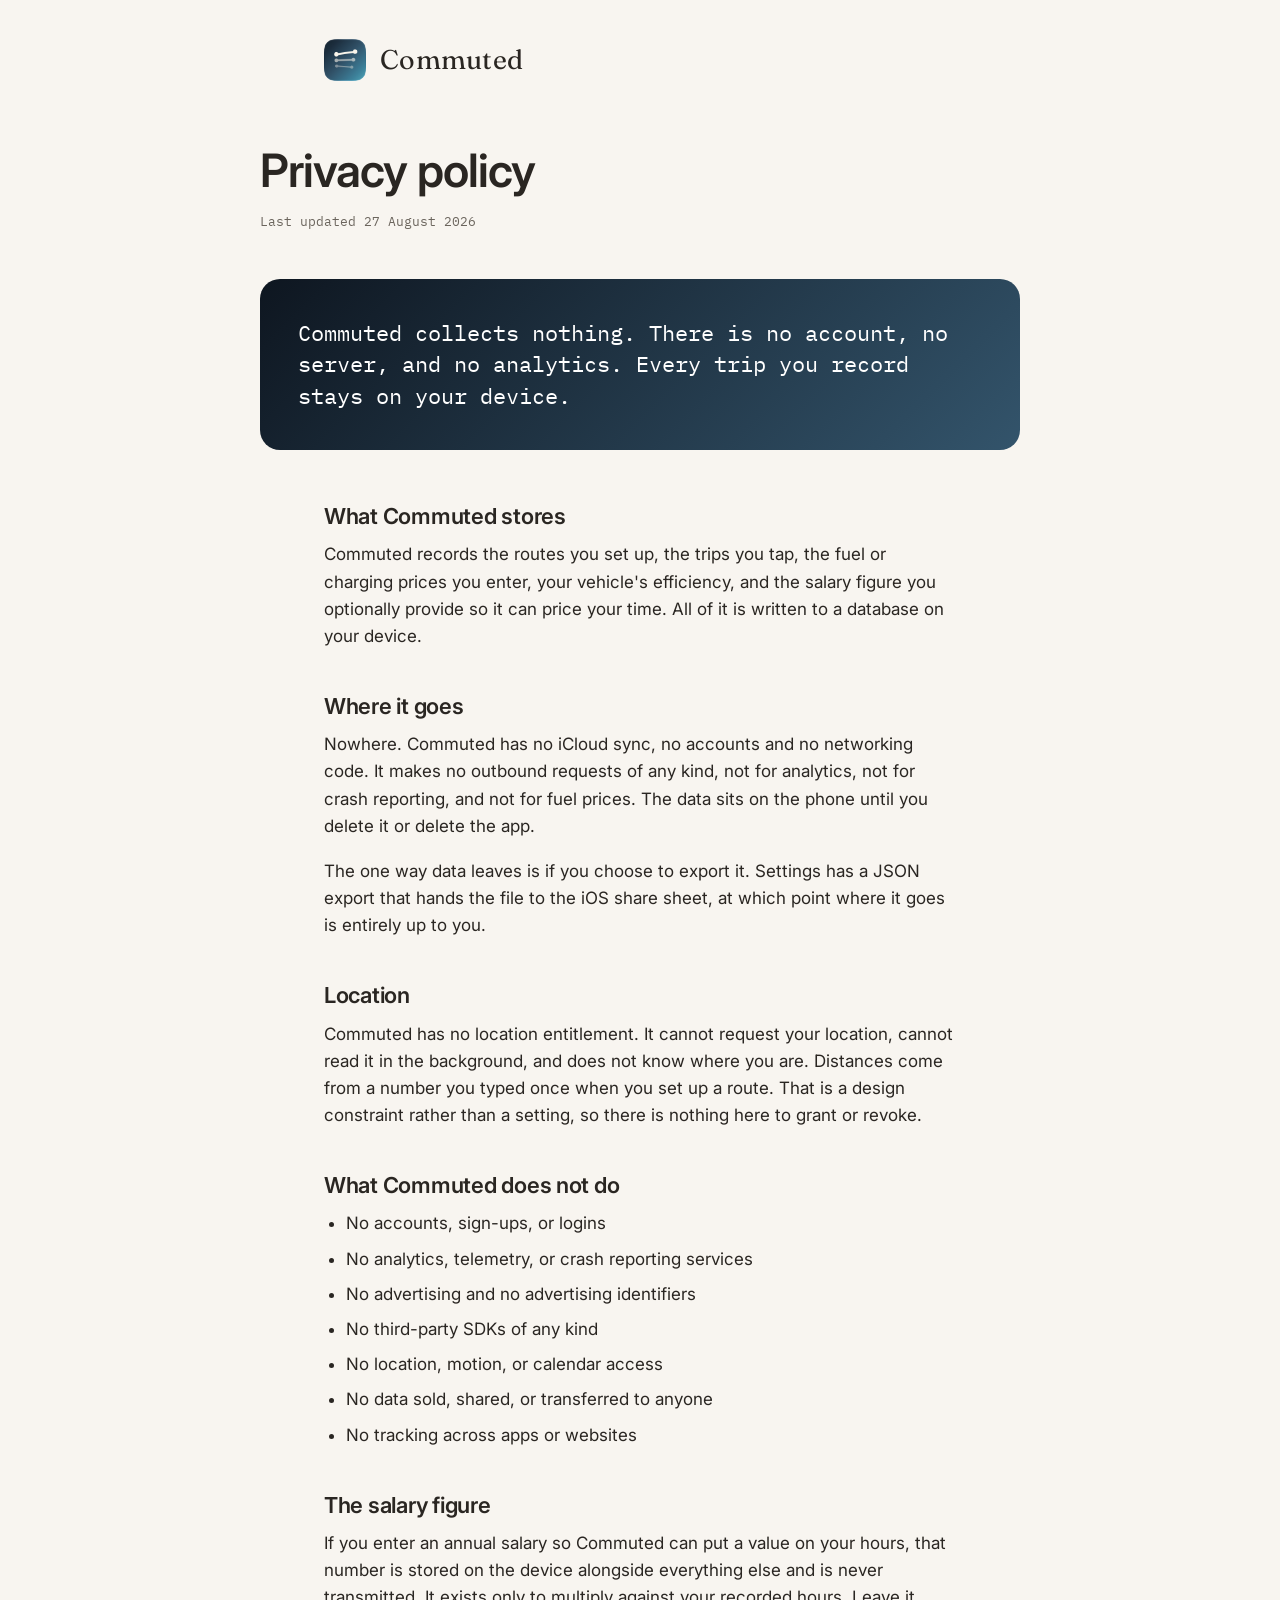
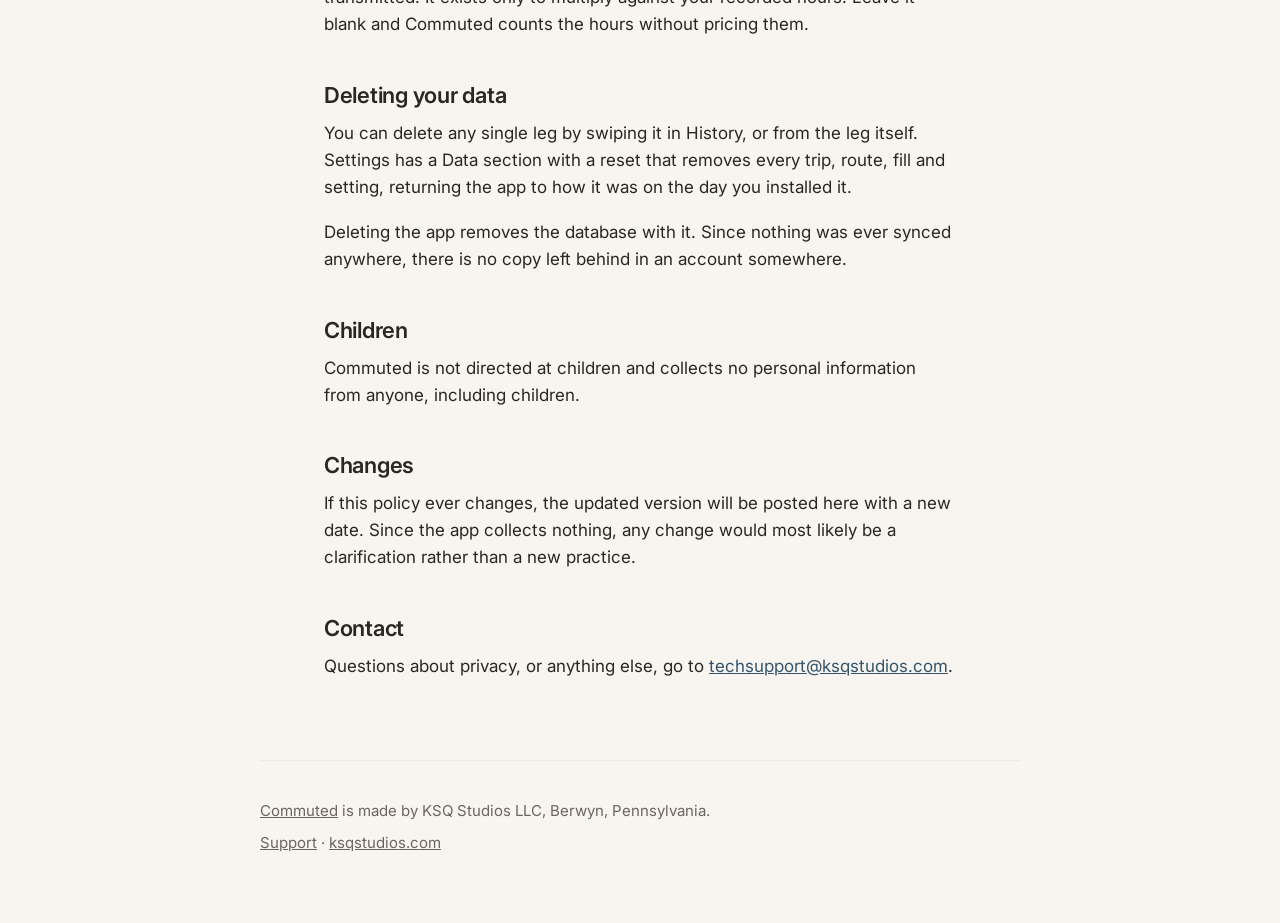
==== privacy.html @ 083327af "Initial Website File Push" ====
<!DOCTYPE html>
<html lang="en">
<head>
<meta charset="utf-8">
<meta name="viewport" content="width=device-width, initial-scale=1">
<title>Privacy policy, Commuted</title>
<meta name="description" content="Commuted collects nothing. Your record stays on your device and the app makes no network requests.">
<meta name="robots" content="index, follow">
<link rel="icon" href="favicon.png">
<link rel="apple-touch-icon" href="apple-touch-icon.png">
<link rel="canonical" href="https://commuted.app/privacy">
<link rel="preconnect" href="https://fonts.googleapis.com">
<link rel="preconnect" href="https://fonts.gstatic.com" crossorigin>
<link href="https://fonts.googleapis.com/css2?family=Fraunces:opsz,wght@9..144,400&family=IBM+Plex+Mono:wght@400&family=Inter:wght@400;500;600&display=swap" rel="stylesheet">
<link rel="stylesheet" href="styles.css">
</head>
<body>

<div class="wrap-prose">
  <a class="masthead" href="/">
    <img src="apple-touch-icon.png" alt="">
    <span class="name">Commuted</span>
  </a>
</div>

<div class="wrap-prose page-head">
  <h1>Privacy policy</h1>
  <p class="updated">Last updated 27 August 2026</p>

  <div class="card-accent">
    <p>Commuted collects nothing. There is no account, no server, and no analytics. Every trip you record stays on your device.</p>
  </div>
</div>

<div class="wrap-prose page-body">
  <h2>What Commuted stores</h2>
  <p>Commuted records the routes you set up, the trips you tap, the fuel or charging prices you enter, your vehicle's efficiency, and the salary figure you optionally provide so it can price your time. All of it is written to a database on your device.</p>

  <h2>Where it goes</h2>
  <p>Nowhere. Commuted has no iCloud sync, no accounts and no networking code. It makes no outbound requests of any kind, not for analytics, not for crash reporting, and not for fuel prices. The data sits on the phone until you delete it or delete the app.</p>
  <p>The one way data leaves is if you choose to export it. Settings has a JSON export that hands the file to the iOS share sheet, at which point where it goes is entirely up to you.</p>

  <h2>Location</h2>
  <p>Commuted has no location entitlement. It cannot request your location, cannot read it in the background, and does not know where you are. Distances come from a number you typed once when you set up a route. That is a design constraint rather than a setting, so there is nothing here to grant or revoke.</p>

  <h2>What Commuted does not do</h2>
  <ul>
    <li>No accounts, sign-ups, or logins</li>
    <li>No analytics, telemetry, or crash reporting services</li>
    <li>No advertising and no advertising identifiers</li>
    <li>No third-party SDKs of any kind</li>
    <li>No location, motion, or calendar access</li>
    <li>No data sold, shared, or transferred to anyone</li>
    <li>No tracking across apps or websites</li>
  </ul>

  <h2>The salary figure</h2>
  <p>If you enter an annual salary so Commuted can put a value on your hours, that number is stored on the device alongside everything else and is never transmitted. It exists only to multiply against your recorded hours. Leave it blank and Commuted counts the hours without pricing them.</p>

  <h2>Deleting your data</h2>
  <p>You can delete any single leg by swiping it in History, or from the leg itself. Settings has a Data section with a reset that removes every trip, route, fill and setting, returning the app to how it was on the day you installed it.</p>
  <p>Deleting the app removes the database with it. Since nothing was ever synced anywhere, there is no copy left behind in an account somewhere.</p>

  <h2>Children</h2>
  <p>Commuted is not directed at children and collects no personal information from anyone, including children.</p>

  <h2>Changes</h2>
  <p>If this policy ever changes, the updated version will be posted here with a new date. Since the app collects nothing, any change would most likely be a clarification rather than a new practice.</p>

  <h2>Contact</h2>
  <p>Questions about privacy, or anything else, go to <a href="mailto:techsupport@ksqstudios.com">techsupport@ksqstudios.com</a>.</p>
</div>

<div class="wrap-prose foot-simple">
  <p><a href="/">Commuted</a> is made by KSQ Studios LLC, Berwyn, Pennsylvania.</p>
  <p><a href="/support">Support</a> &middot; <a href="https://ksqstudios.com">ksqstudios.com</a></p>
</div>

</body>
</html>
---- styles.css ----
/* ==========================================================================
   Commuted, commuted.app
   Shared stylesheet for index, privacy, and support.

   Type roles mirror the app itself:
     Fraunces      wordmark only
     IBM Plex Mono display figures, eyebrows, data
     Inter         everything else

   The palette is Commuted's own, asphalt to signal. Unlike the other apps
   in the portfolio these five stops carry no state: they are brand identity
   and nothing else, so nothing on this page should imply they mean anything.
   ========================================================================== */

:root{
  --cream:#F8F5F0;
  --cream-deep:#EFEAE2;
  --ink:#2A2622;
  --ink-soft:#6B655D;
  --ink-dim:#B9B2A8;

  /* Asphalt to signal */
  --asphalt:#0E1620;
  --slate:#1E3040;
  --steel:#33546B;
  --channel:#3E829B;
  --signal:#5FBFCF;

  /* Action color, drawn from the middle of the arc */
  --accent-top:#1E3040;
  --accent-bot:#33546B;

  --display:"IBM Plex Mono", ui-monospace, monospace;
  --word:"Fraunces", Georgia, serif;
  --body:"Inter", -apple-system, BlinkMacSystemFont, sans-serif;

  --gutter:clamp(20px, 5vw, 64px);
  --measure:1120px;
  --measure-prose:760px;
  --measure-support:800px;
}

*{box-sizing:border-box}
html{scroll-behavior:smooth}

@media (prefers-reduced-motion:reduce){
  html{scroll-behavior:auto}
  *{animation-duration:.01ms !important;transition-duration:.01ms !important}
}

body{
  margin:0;background:var(--cream);color:var(--ink);
  font-family:var(--body);font-size:17px;line-height:1.6;
  -webkit-font-smoothing:antialiased;
}
a{color:inherit}
:focus-visible{outline:3px solid var(--channel);outline-offset:3px;border-radius:4px}

.wrap{max-width:var(--measure);margin:0 auto;padding-inline:var(--gutter)}
.wrap-prose{max-width:var(--measure-prose);margin:0 auto;padding-inline:var(--gutter)}
.wrap-support{max-width:var(--measure-support);margin:0 auto;padding-inline:var(--gutter)}

/* --------------------------------------------------------------- masthead */
.masthead{display:flex;align-items:center;gap:14px;padding:38px 0 0;
  text-decoration:none;color:inherit}
.masthead img{width:42px;height:42px;border-radius:10px}
.masthead .name{font-family:var(--word);font-size:27px;letter-spacing:.01em}

/* ------------------------------------------------------------------- hero */
.hero{padding:70px 0 10px}
.hero h1{
  font-family:var(--body);font-weight:600;
  font-size:clamp(34px,6.2vw,62px);line-height:1.08;
  letter-spacing:-.022em;margin:0 0 22px;max-width:15ch;
}
.hero p.lede{
  font-size:clamp(17px,2.2vw,20px);color:var(--ink-soft);
  max-width:52ch;margin:0 0 38px;
}

/* --------------------------------------------- specimen, the signature */
.specimen{
  border-radius:22px;padding:clamp(28px,5vw,46px);color:#fff;
  background:linear-gradient(135deg,var(--asphalt),var(--slate) 25%,
    var(--steel) 50%,var(--channel) 75%,var(--signal));
  min-height:230px;display:flex;flex-direction:column;justify-content:center;
}
.specimen .task{
  font-family:var(--body);font-weight:500;font-size:15px;
  opacity:.82;margin-bottom:12px;
}
.specimen .verdict{
  font-family:var(--word);font-weight:400;
  font-size:clamp(34px,6.4vw,58px);line-height:1.05;letter-spacing:-.01em;
  margin-bottom:18px;
}
.specimen .figures{font-family:var(--display);font-size:clamp(13px,1.7vw,16px);opacity:.85}
.specimen .figures span{white-space:nowrap}
.specimen .figures i{font-style:normal;opacity:.55;padding:0 10px}

.hint{font-size:13px;color:var(--ink-soft);margin:14px 0 0;font-family:var(--display)}

/* -------------------------------------------------------------------- buy */
.buy{display:flex;flex-wrap:wrap;align-items:center;gap:20px;margin:46px 0 0}
.cta{
  display:inline-block;text-decoration:none;
  font-family:var(--body);font-weight:600;font-size:16.5px;letter-spacing:-.005em;
  color:#fff;background:var(--accent-top);
  padding:15px 30px;border-radius:13px;
  transition:background 200ms ease;
}
.cta:hover{background:var(--accent-bot)}
.price{font-family:var(--display);font-size:16px;color:var(--ink-soft)}

/* --------------------------------------------------------------- sections */
section{padding:clamp(70px,10vw,120px) 0 0}

.eyebrow{
  font-family:var(--display);font-size:13px;letter-spacing:.14em;
  text-transform:uppercase;color:var(--ink-soft);margin:0 0 18px;
}
h2{
  font-family:var(--body);font-weight:600;
  font-size:clamp(26px,4vw,40px);line-height:1.14;letter-spacing:-.018em;
  margin:0 0 20px;max-width:20ch;
}
.section-lede{color:var(--ink-soft);max-width:58ch;margin:0 0 42px;font-size:18px}

/* --------------------------------------------------------- three moments */
.moments{display:grid;gap:26px;grid-template-columns:repeat(3,1fr)}
.moment{background:#fff;border-radius:18px;padding:30px 28px;border:1px solid var(--cream-deep)}
.moment .when{
  font-family:var(--display);font-size:12px;letter-spacing:.12em;
  text-transform:uppercase;color:var(--steel);margin-bottom:14px;
}
.moment h3{font-size:19px;font-weight:600;margin:0 0 8px;letter-spacing:-.01em}
.moment p{margin:0;color:var(--ink-soft);font-size:15.5px}

/* ------------------------------------------------------------ the split
   Commuted's equivalent of Reckonry's arc block. Two proportional parts
   rather than five stages, because the point is a ratio: fuel against
   everything else the car costs. Widths are 1:4, which is the claim. */
.split{display:grid;gap:12px;grid-template-columns:1fr 4fr}
.part{
  border-radius:16px;padding:26px 22px 22px;color:#fff;min-height:190px;
  display:flex;flex-direction:column;justify-content:flex-end;
}
.part .band{font-family:var(--display);font-size:13px;opacity:.85}
.part .label{font-family:var(--word);font-size:23px;margin-top:6px}
.p-fuel{background:linear-gradient(135deg,var(--channel),var(--signal))}
.p-rest{background:linear-gradient(135deg,var(--asphalt),var(--steel))}
.split-note{color:var(--ink-soft);font-size:15.5px;max-width:62ch;margin:26px 0 0}

/* ------------------------------------------------------------------ shots
   Captures go in whole, at their native 1320x2868, and are cropped here
   rather than in an image editor. Every tile then shares one aspect ratio,
   so the row lines up even though the Mileage Rate screen has far less
   content on it than the other three. Change the ratio to reframe. */
.shots{display:grid;gap:20px;grid-template-columns:repeat(4,1fr)}
.shots img{
  width:100%;aspect-ratio:1320/1980;
  object-fit:cover;object-position:top;
  border-radius:14px;display:block;
}

/* --------------------------------------------------------------- refusals */
.refusals{background:var(--ink);color:var(--cream);border-radius:24px;
  padding:clamp(34px,6vw,64px)}
.refusals h2{color:var(--cream)}
.refusals .eyebrow{color:var(--ink-dim)}
.refusals .section-lede{color:var(--ink-dim)}
.refusal-list{list-style:none;margin:0;padding:0;display:grid;gap:2px;
  grid-template-columns:repeat(2,1fr)}
.refusal-list li{
  font-family:var(--display);font-size:15.5px;padding:15px 0;
  border-top:1px solid rgba(248,245,240,.14);
}
.refusals .close{margin:34px 0 0;color:var(--ink-dim);max-width:56ch}

/* ---------------------------------------------------------------- privacy */
.privacy p{max-width:58ch;color:var(--ink-soft);font-size:18px}

/* ------------------------------------------------- interior pages, shared */
.page-head{padding:64px 0 0}
.page-head h1{
  font-family:var(--body);font-weight:600;font-size:clamp(30px,5vw,46px);
  line-height:1.1;letter-spacing:-.02em;margin:0 0 16px;
}
.page-head .lede{color:var(--ink-soft);font-size:19px;max-width:56ch;margin:0 0 44px}
.updated{font-family:var(--display);font-size:13px;color:var(--ink-soft);margin:0 0 46px}

.page-body a{color:var(--steel)}
.page-body h2{
  font-family:var(--body);font-weight:600;font-size:22px;
  letter-spacing:-.012em;margin:44px 0 12px;max-width:none;
}
.page-body p{margin:0 0 18px}
.page-body ul{margin:0 0 18px;padding-left:22px}
.page-body li{margin-bottom:8px}

/* Gradient statement card, used on both interior pages */
.card-accent{
  border-radius:20px;padding:clamp(26px,4vw,38px);color:#fff;margin-bottom:54px;
  background:linear-gradient(135deg,var(--asphalt),var(--steel));
}
.card-accent p{margin:0;font-family:var(--display);
  font-size:clamp(17px,2.4vw,22px);line-height:1.45}

/* ------------------------------------------------------- support contact */
.contact-card{
  border-radius:20px;padding:clamp(26px,4vw,36px);color:#fff;margin-bottom:56px;
  background:linear-gradient(135deg,var(--asphalt),var(--steel));
}
.contact-card .label{
  font-family:var(--display);font-size:12px;letter-spacing:.14em;
  text-transform:uppercase;opacity:.8;margin-bottom:12px;
}
.contact-card a{color:#fff;font-family:var(--display);
  font-size:clamp(17px,2.6vw,24px);text-decoration:none;
  border-bottom:1px solid rgba(255,255,255,.45)}
.contact-card p{margin:16px 0 0;opacity:.88;font-size:15.5px;max-width:52ch}

/* ------------------------------------------------------------ support q&a */
.qa{border-top:1px solid var(--cream-deep);padding:26px 0}
.qa h2{font-family:var(--body);font-weight:600;font-size:19px;
  letter-spacing:-.01em;margin:0 0 10px;max-width:none}
.qa p{margin:0 0 14px;color:var(--ink-soft)}
.qa p:last-child{margin-bottom:0}
.qa ol{margin:0 0 14px;padding-left:22px;color:var(--ink-soft)}
.qa li{margin-bottom:7px}

/* ----------------------------------------------------------------- footer */
footer{margin-top:clamp(80px,11vw,130px);padding:44px 0 60px;
  border-top:1px solid var(--cream-deep)}
.foot-grid{display:flex;flex-wrap:wrap;gap:34px;justify-content:space-between;
  align-items:flex-start}
.foot-grid a{color:var(--ink-soft);text-decoration:none;font-size:15px;
  display:block;padding:3px 0}
.foot-grid a:hover{color:var(--ink)}
.foot-title{font-family:var(--display);font-size:12px;letter-spacing:.13em;
  text-transform:uppercase;color:var(--ink-soft);margin-bottom:10px}
.colophon{margin-top:38px;font-size:14px;color:var(--ink-soft)}

.foot-simple{margin-top:80px;padding:38px 0 60px;border-top:1px solid var(--cream-deep);
  font-size:15px;color:var(--ink-soft)}
.foot-simple a{color:var(--ink-soft)}
.foot-simple p{margin:0 0 8px}

/* ------------------------------------------------------------ responsive */
@media (max-width:900px){
  .moments{grid-template-columns:1fr}
  .split{grid-template-columns:1fr}
  .part{min-height:150px}
  .shots{grid-template-columns:repeat(2,1fr)}
  .refusal-list{grid-template-columns:1fr}
}
@media (max-width:520px){
  .shots{grid-template-columns:1fr}
}
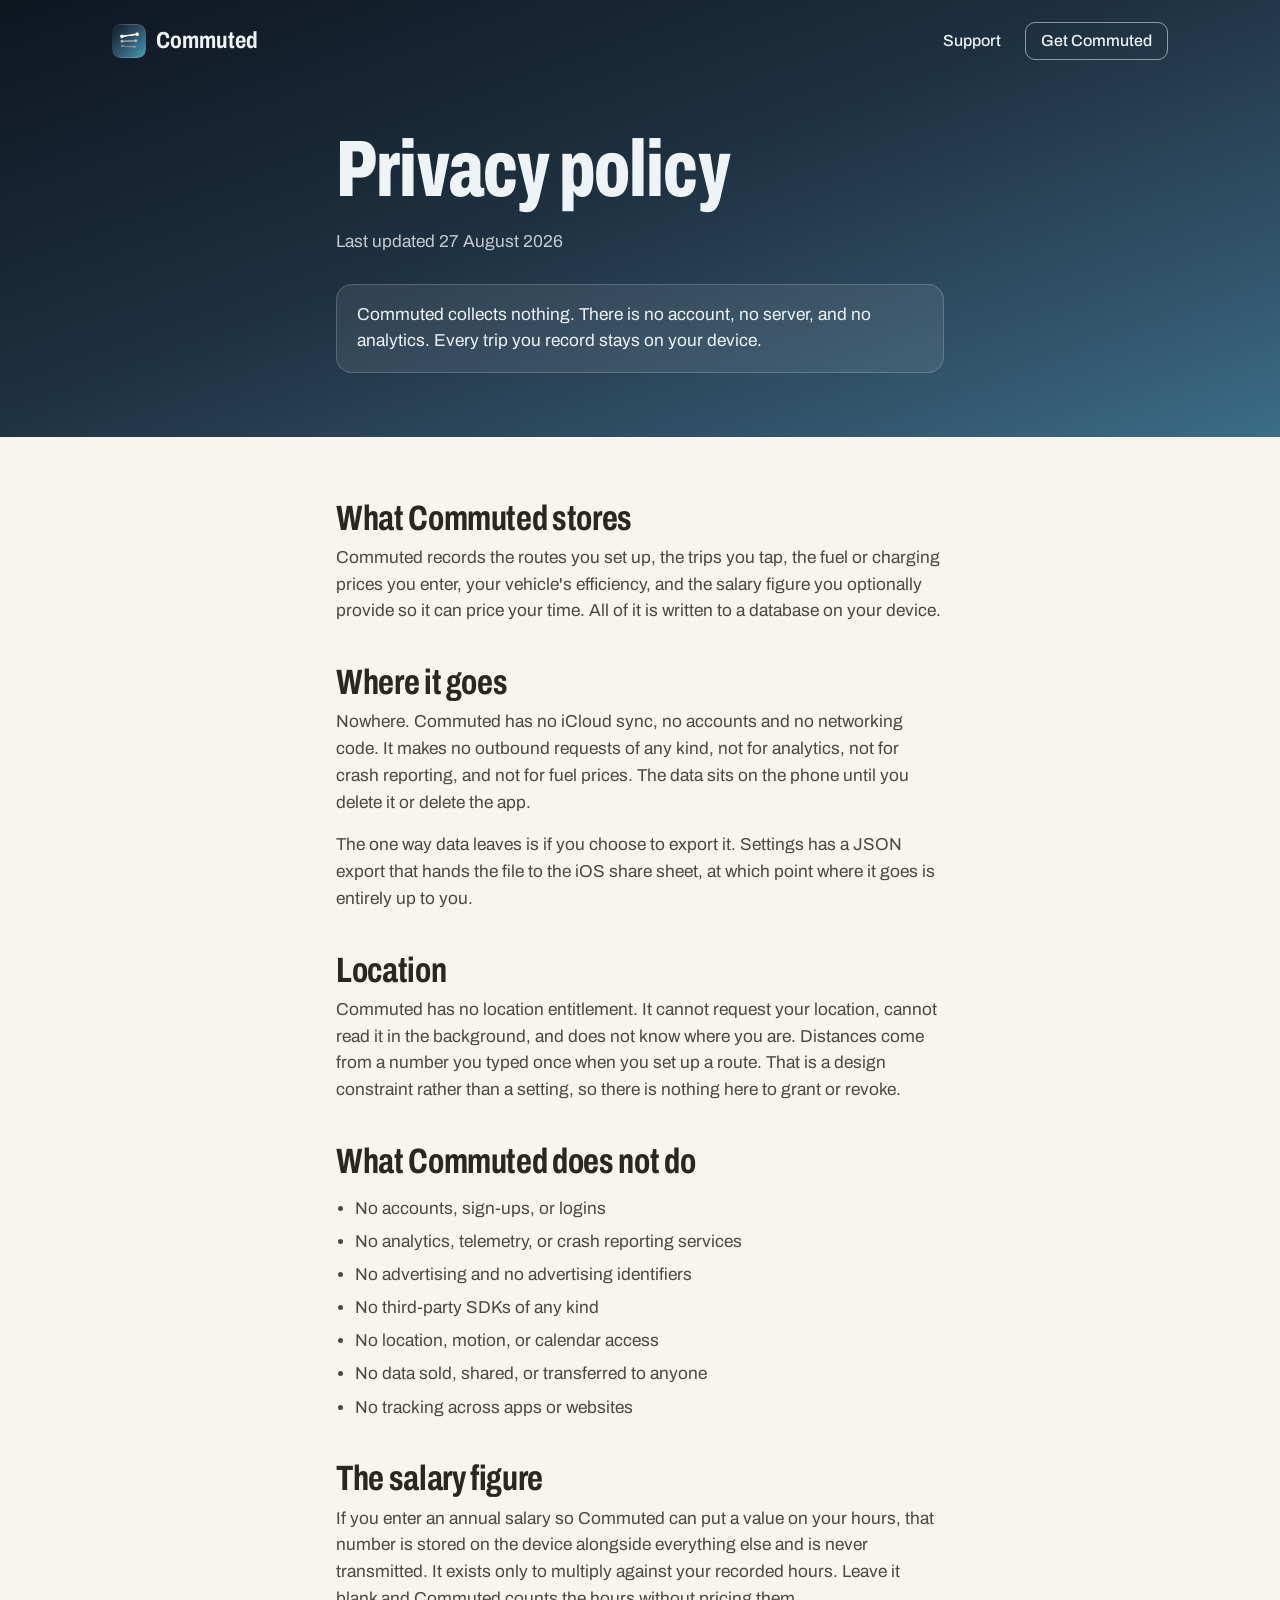
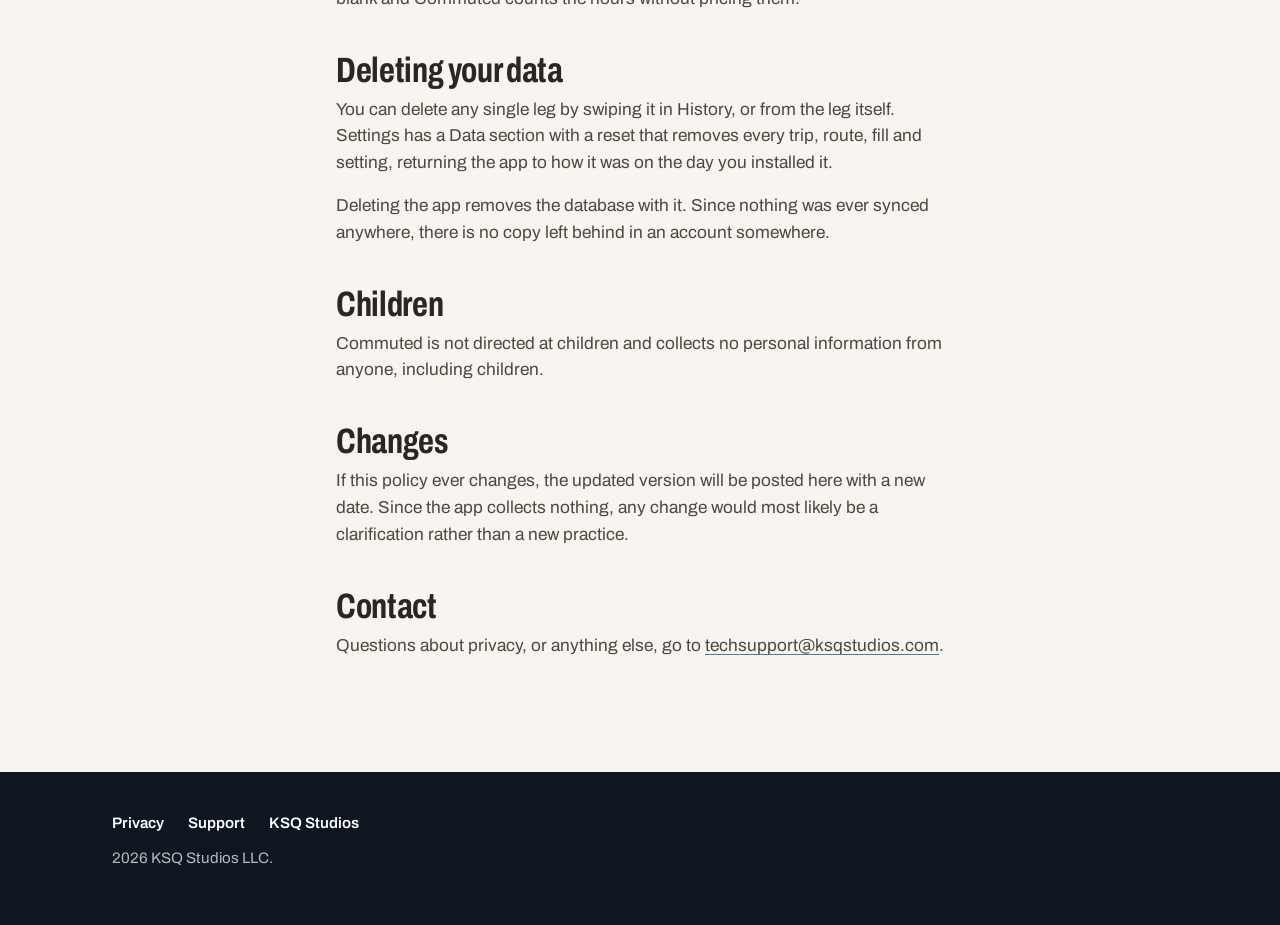
==== commit d7ffe533: "Redesign the site: the road at first light, with a commute you can record" ====
--- a/privacy.html
+++ b/privacy.html
@@ -6,33 +6,41 @@
 <title>Privacy policy, Commuted</title>
 <meta name="description" content="Commuted collects nothing. Your record stays on your device and the app makes no network requests.">
 <meta name="robots" content="index, follow">
-<link rel="icon" href="favicon.png">
-<link rel="apple-touch-icon" href="apple-touch-icon.png">
+<meta name="theme-color" content="#0e1620">
+<link rel="icon" href="/favicon.png">
+<link rel="apple-touch-icon" href="/apple-touch-icon.png">
 <link rel="canonical" href="https://commuted.app/privacy">
 <link rel="preconnect" href="https://fonts.googleapis.com">
 <link rel="preconnect" href="https://fonts.gstatic.com" crossorigin>
-<link href="https://fonts.googleapis.com/css2?family=Fraunces:opsz,wght@9..144,400&family=IBM+Plex+Mono:wght@400&family=Inter:wght@400;500;600&display=swap" rel="stylesheet">
-<link rel="stylesheet" href="styles.css">
+<link href="https://fonts.googleapis.com/css2?family=Archivo:wdth,wght@62..125,400..800&family=Fraunces:opsz,wght@72,400&family=DM+Mono:wght@400;500&display=swap" rel="stylesheet">
+<link rel="stylesheet" href="/styles.css">
 </head>
-<body>
+<body class="doc-page">
 
-<div class="wrap-prose">
-  <a class="masthead" href="/">
-    <img src="apple-touch-icon.png" alt="">
-    <span class="name">Commuted</span>
-  </a>
-</div>
+<div class="road">
 
-<div class="wrap-prose page-head">
+  <header class="bar">
+    <div class="bar-inner">
+      <a class="mark" href="/"><img src="/apple-touch-icon.png" alt="" width="34" height="34">Commuted</a>
+      <nav aria-label="Site">
+        <a href="/support">Support</a>
+        <a class="bar-cta" href="https://apps.apple.com/us/app/commuted/id6805281897" rel="noopener">Get Commuted</a>
+      </nav>
+    </div>
+  </header>
+
+  <div class="doc-head">
   <h1>Privacy policy</h1>
   <p class="updated">Last updated 27 August 2026</p>
 
   <div class="card-accent">
     <p>Commuted collects nothing. There is no account, no server, and no analytics. Every trip you record stays on your device.</p>
   </div>
+  </div>
+
 </div>
 
-<div class="wrap-prose page-body">
+<main class="doc">
   <h2>What Commuted stores</h2>
   <p>Commuted records the routes you set up, the trips you tap, the fuel or charging prices you enter, your vehicle's efficiency, and the salary figure you optionally provide so it can price your time. All of it is written to a database on your device.</p>
 
@@ -69,12 +77,18 @@
 
   <h2>Contact</h2>
   <p>Questions about privacy, or anything else, go to <a href="mailto:techsupport@ksqstudios.com">techsupport@ksqstudios.com</a>.</p>
-</div>
+</main>
 
-<div class="wrap-prose foot-simple">
-  <p><a href="/">Commuted</a> is made by KSQ Studios LLC, Berwyn, Pennsylvania.</p>
-  <p><a href="/support">Support</a> &middot; <a href="https://ksqstudios.com">ksqstudios.com</a></p>
-</div>
+<footer class="foot">
+  <div class="foot-inner">
+    <nav aria-label="Footer">
+      <a href="/privacy">Privacy</a>
+      <a href="/support">Support</a>
+      <a href="https://ksqstudios.com">KSQ Studios</a>
+    </nav>
+    <p>2026 KSQ Studios LLC.</p>
+  </div>
+</footer>
 
 </body>
 </html>
--- a/styles.css
+++ b/styles.css
@@ -1,259 +1,436 @@
-/* ==========================================================================
-   Commuted, commuted.app
-   Shared stylesheet for index, privacy, and support.
-
-   Type roles mirror the app itself:
-     Fraunces      wordmark only
-     IBM Plex Mono display figures, eyebrows, data
-     Inter         everything else
-
-   The palette is Commuted's own, asphalt to signal. Unlike the other apps
-   in the portfolio these five stops carry no state: they are brand identity
-   and nothing else, so nothing on this page should imply they mean anything.
-   ========================================================================== */
-
-:root{
-  --cream:#F8F5F0;
-  --cream-deep:#EFEAE2;
-  --ink:#2A2622;
-  --ink-soft:#6B655D;
-  --ink-dim:#B9B2A8;
-
-  /* Asphalt to signal */
-  --asphalt:#0E1620;
-  --slate:#1E3040;
-  --steel:#33546B;
-  --channel:#3E829B;
-  --signal:#5FBFCF;
-
-  /* Action color, drawn from the middle of the arc */
-  --accent-top:#1E3040;
-  --accent-bot:#33546B;
-
-  --display:"IBM Plex Mono", ui-monospace, monospace;
-  --word:"Fraunces", Georgia, serif;
-  --body:"Inter", -apple-system, BlinkMacSystemFont, sans-serif;
-
-  --gutter:clamp(20px, 5vw, 64px);
-  --measure:1120px;
-  --measure-prose:760px;
-  --measure-support:800px;
-}
-
-*{box-sizing:border-box}
-html{scroll-behavior:smooth}
-
-@media (prefers-reduced-motion:reduce){
-  html{scroll-behavior:auto}
-  *{animation-duration:.01ms !important;transition-duration:.01ms !important}
-}
-
-body{
-  margin:0;background:var(--cream);color:var(--ink);
-  font-family:var(--body);font-size:17px;line-height:1.6;
-  -webkit-font-smoothing:antialiased;
-}
-a{color:inherit}
-:focus-visible{outline:3px solid var(--channel);outline-offset:3px;border-radius:4px}
-
-.wrap{max-width:var(--measure);margin:0 auto;padding-inline:var(--gutter)}
-.wrap-prose{max-width:var(--measure-prose);margin:0 auto;padding-inline:var(--gutter)}
-.wrap-support{max-width:var(--measure-support);margin:0 auto;padding-inline:var(--gutter)}
-
-/* --------------------------------------------------------------- masthead */
-.masthead{display:flex;align-items:center;gap:14px;padding:38px 0 0;
-  text-decoration:none;color:inherit}
-.masthead img{width:42px;height:42px;border-radius:10px}
-.masthead .name{font-family:var(--word);font-size:27px;letter-spacing:.01em}
-
-/* ------------------------------------------------------------------- hero */
-.hero{padding:70px 0 10px}
-.hero h1{
-  font-family:var(--body);font-weight:600;
-  font-size:clamp(34px,6.2vw,62px);line-height:1.08;
-  letter-spacing:-.022em;margin:0 0 22px;max-width:15ch;
-}
-.hero p.lede{
-  font-size:clamp(17px,2.2vw,20px);color:var(--ink-soft);
-  max-width:52ch;margin:0 0 38px;
-}
-
-/* --------------------------------------------- specimen, the signature */
-.specimen{
-  border-radius:22px;padding:clamp(28px,5vw,46px);color:#fff;
-  background:linear-gradient(135deg,var(--asphalt),var(--slate) 25%,
-    var(--steel) 50%,var(--channel) 75%,var(--signal));
-  min-height:230px;display:flex;flex-direction:column;justify-content:center;
-}
-.specimen .task{
-  font-family:var(--body);font-weight:500;font-size:15px;
-  opacity:.82;margin-bottom:12px;
-}
-.specimen .verdict{
-  font-family:var(--word);font-weight:400;
-  font-size:clamp(34px,6.4vw,58px);line-height:1.05;letter-spacing:-.01em;
-  margin-bottom:18px;
-}
-.specimen .figures{font-family:var(--display);font-size:clamp(13px,1.7vw,16px);opacity:.85}
-.specimen .figures span{white-space:nowrap}
-.specimen .figures i{font-style:normal;opacity:.55;padding:0 10px}
-
-.hint{font-size:13px;color:var(--ink-soft);margin:14px 0 0;font-family:var(--display)}
-
-/* -------------------------------------------------------------------- buy */
-.buy{display:flex;flex-wrap:wrap;align-items:center;gap:20px;margin:46px 0 0}
-.cta{
-  display:inline-block;text-decoration:none;
-  font-family:var(--body);font-weight:600;font-size:16.5px;letter-spacing:-.005em;
-  color:#fff;background:var(--accent-top);
-  padding:15px 30px;border-radius:13px;
-  transition:background 200ms ease;
-}
-.cta:hover{background:var(--accent-bot)}
-.price{font-family:var(--display);font-size:16px;color:var(--ink-soft)}
-
-/* --------------------------------------------------------------- sections */
-section{padding:clamp(70px,10vw,120px) 0 0}
-
-.eyebrow{
-  font-family:var(--display);font-size:13px;letter-spacing:.14em;
-  text-transform:uppercase;color:var(--ink-soft);margin:0 0 18px;
-}
-h2{
-  font-family:var(--body);font-weight:600;
-  font-size:clamp(26px,4vw,40px);line-height:1.14;letter-spacing:-.018em;
-  margin:0 0 20px;max-width:20ch;
-}
-.section-lede{color:var(--ink-soft);max-width:58ch;margin:0 0 42px;font-size:18px}
-
-/* --------------------------------------------------------- three moments */
-.moments{display:grid;gap:26px;grid-template-columns:repeat(3,1fr)}
-.moment{background:#fff;border-radius:18px;padding:30px 28px;border:1px solid var(--cream-deep)}
-.moment .when{
-  font-family:var(--display);font-size:12px;letter-spacing:.12em;
-  text-transform:uppercase;color:var(--steel);margin-bottom:14px;
-}
-.moment h3{font-size:19px;font-weight:600;margin:0 0 8px;letter-spacing:-.01em}
-.moment p{margin:0;color:var(--ink-soft);font-size:15.5px}
-
-/* ------------------------------------------------------------ the split
-   Commuted's equivalent of Reckonry's arc block. Two proportional parts
-   rather than five stages, because the point is a ratio: fuel against
-   everything else the car costs. Widths are 1:4, which is the claim. */
-.split{display:grid;gap:12px;grid-template-columns:1fr 4fr}
-.part{
-  border-radius:16px;padding:26px 22px 22px;color:#fff;min-height:190px;
-  display:flex;flex-direction:column;justify-content:flex-end;
-}
-.part .band{font-family:var(--display);font-size:13px;opacity:.85}
-.part .label{font-family:var(--word);font-size:23px;margin-top:6px}
-.p-fuel{background:linear-gradient(135deg,var(--channel),var(--signal))}
-.p-rest{background:linear-gradient(135deg,var(--asphalt),var(--steel))}
-.split-note{color:var(--ink-soft);font-size:15.5px;max-width:62ch;margin:26px 0 0}
-
-/* ------------------------------------------------------------------ shots
-   Captures go in whole, at their native 1320x2868, and are cropped here
-   rather than in an image editor. Every tile then shares one aspect ratio,
-   so the row lines up even though the Mileage Rate screen has far less
-   content on it than the other three. Change the ratio to reframe. */
-.shots{display:grid;gap:20px;grid-template-columns:repeat(4,1fr)}
-.shots img{
-  width:100%;aspect-ratio:1320/1980;
-  object-fit:cover;object-position:top;
-  border-radius:14px;display:block;
-}
-
-/* --------------------------------------------------------------- refusals */
-.refusals{background:var(--ink);color:var(--cream);border-radius:24px;
-  padding:clamp(34px,6vw,64px)}
-.refusals h2{color:var(--cream)}
-.refusals .eyebrow{color:var(--ink-dim)}
-.refusals .section-lede{color:var(--ink-dim)}
-.refusal-list{list-style:none;margin:0;padding:0;display:grid;gap:2px;
-  grid-template-columns:repeat(2,1fr)}
-.refusal-list li{
-  font-family:var(--display);font-size:15.5px;padding:15px 0;
-  border-top:1px solid rgba(248,245,240,.14);
-}
-.refusals .close{margin:34px 0 0;color:var(--ink-dim);max-width:56ch}
-
-/* ---------------------------------------------------------------- privacy */
-.privacy p{max-width:58ch;color:var(--ink-soft);font-size:18px}
-
-/* ------------------------------------------------- interior pages, shared */
-.page-head{padding:64px 0 0}
-.page-head h1{
-  font-family:var(--body);font-weight:600;font-size:clamp(30px,5vw,46px);
-  line-height:1.1;letter-spacing:-.02em;margin:0 0 16px;
-}
-.page-head .lede{color:var(--ink-soft);font-size:19px;max-width:56ch;margin:0 0 44px}
-.updated{font-family:var(--display);font-size:13px;color:var(--ink-soft);margin:0 0 46px}
-
-.page-body a{color:var(--steel)}
-.page-body h2{
-  font-family:var(--body);font-weight:600;font-size:22px;
-  letter-spacing:-.012em;margin:44px 0 12px;max-width:none;
-}
-.page-body p{margin:0 0 18px}
-.page-body ul{margin:0 0 18px;padding-left:22px}
-.page-body li{margin-bottom:8px}
-
-/* Gradient statement card, used on both interior pages */
-.card-accent{
-  border-radius:20px;padding:clamp(26px,4vw,38px);color:#fff;margin-bottom:54px;
-  background:linear-gradient(135deg,var(--asphalt),var(--steel));
-}
-.card-accent p{margin:0;font-family:var(--display);
-  font-size:clamp(17px,2.4vw,22px);line-height:1.45}
-
-/* ------------------------------------------------------- support contact */
-.contact-card{
-  border-radius:20px;padding:clamp(26px,4vw,36px);color:#fff;margin-bottom:56px;
-  background:linear-gradient(135deg,var(--asphalt),var(--steel));
-}
-.contact-card .label{
-  font-family:var(--display);font-size:12px;letter-spacing:.14em;
-  text-transform:uppercase;opacity:.8;margin-bottom:12px;
-}
-.contact-card a{color:#fff;font-family:var(--display);
-  font-size:clamp(17px,2.6vw,24px);text-decoration:none;
-  border-bottom:1px solid rgba(255,255,255,.45)}
-.contact-card p{margin:16px 0 0;opacity:.88;font-size:15.5px;max-width:52ch}
-
-/* ------------------------------------------------------------ support q&a */
-.qa{border-top:1px solid var(--cream-deep);padding:26px 0}
-.qa h2{font-family:var(--body);font-weight:600;font-size:19px;
-  letter-spacing:-.01em;margin:0 0 10px;max-width:none}
-.qa p{margin:0 0 14px;color:var(--ink-soft)}
-.qa p:last-child{margin-bottom:0}
-.qa ol{margin:0 0 14px;padding-left:22px;color:var(--ink-soft)}
-.qa li{margin-bottom:7px}
-
-/* ----------------------------------------------------------------- footer */
-footer{margin-top:clamp(80px,11vw,130px);padding:44px 0 60px;
-  border-top:1px solid var(--cream-deep)}
-.foot-grid{display:flex;flex-wrap:wrap;gap:34px;justify-content:space-between;
-  align-items:flex-start}
-.foot-grid a{color:var(--ink-soft);text-decoration:none;font-size:15px;
-  display:block;padding:3px 0}
-.foot-grid a:hover{color:var(--ink)}
-.foot-title{font-family:var(--display);font-size:12px;letter-spacing:.13em;
-  text-transform:uppercase;color:var(--ink-soft);margin-bottom:10px}
-.colophon{margin-top:38px;font-size:14px;color:var(--ink-soft)}
-
-.foot-simple{margin-top:80px;padding:38px 0 60px;border-top:1px solid var(--cream-deep);
-  font-size:15px;color:var(--ink-soft)}
-.foot-simple a{color:var(--ink-soft)}
-.foot-simple p{margin:0 0 8px}
-
-/* ------------------------------------------------------------ responsive */
-@media (max-width:900px){
-  .moments{grid-template-columns:1fr}
-  .split{grid-template-columns:1fr}
-  .part{min-height:150px}
-  .shots{grid-template-columns:repeat(2,1fr)}
-  .refusal-list{grid-template-columns:1fr}
-}
-@media (max-width:520px){
-  .shots{grid-template-columns:1fr}
-}
+/*
+  commuted.app
+
+  The road at first light. The top of the page is asphalt running to
+  signal teal, the app's own arc; below it, cream paper. Archivo, which
+  narrows like road signage, for everything set; DM Mono for figures and
+  labels; Fraunces only inside the copy of the app, where the app uses it.
+
+  The asphalt-to-signal palette is brand identity and carries no state, as
+  in the app: nothing on this page should suggest a color means anything.
+
+  No analytics. The privacy policy says the site collects nothing, so keep
+  it that way.
+*/
+
+:root {
+  --cream: #f8f5f0;
+  --cream-2: #efeae2;
+  --card: #ffffff;
+  --ink: #2a2622;
+  --soft: #6b655d;
+  --dim: #b9b2a8;
+  --hair: rgba(42, 38, 34, 0.12);
+
+  --asphalt: #0e1620;
+  --slate: #1e3040;
+  --steel: #33546b;
+  --channel: #3e829b;
+  --signal: #5fbfcf;
+
+  --sans: Archivo, -apple-system, BlinkMacSystemFont, system-ui, sans-serif;
+  --mono: "DM Mono", ui-monospace, Menlo, monospace;
+  --app-serif: Fraunces, "New York", Georgia, serif;
+
+  --page: 72rem;
+  --gutter: clamp(1.25rem, 4vw, 3rem);
+}
+
+*, *::before, *::after { box-sizing: border-box; }
+
+html { -webkit-text-size-adjust: 100%; background: var(--asphalt); }
+
+body {
+  margin: 0;
+  background: var(--cream);
+  color: var(--ink);
+  font-family: var(--sans);
+  font-size: 1.08rem;
+  line-height: 1.55;
+  -webkit-font-smoothing: antialiased;
+}
+
+img { max-width: 100%; height: auto; display: block; }
+
+a { color: inherit; text-decoration-color: var(--channel); text-underline-offset: 0.2em; }
+
+:focus-visible { outline: 2px solid var(--signal); outline-offset: 3px; border-radius: 3px; }
+
+h1, h2, h3 { margin: 0; font-weight: 700; font-stretch: 72%; letter-spacing: -0.01em; line-height: 0.98; text-wrap: balance; }
+
+p { margin: 0 0 1rem; }
+
+.eyebrow {
+  font-family: var(--mono);
+  font-size: 0.8rem;
+  letter-spacing: 0.1em;
+  text-transform: uppercase;
+  color: var(--signal);
+  margin-bottom: 1.25rem;
+}
+
+.eyebrow.dark { color: var(--channel); }
+
+.button {
+  display: inline-block;
+  background: linear-gradient(135deg, var(--asphalt), var(--steel));
+  color: #fff;
+  font-weight: 600;
+  font-size: 1rem;
+  text-decoration: none;
+  padding: 0.85rem 1.4rem;
+  border-radius: 12px;
+}
+
+.road .button { background: var(--signal); color: var(--asphalt); }
+
+.buy { display: flex; flex-wrap: wrap; align-items: center; gap: 0.75rem 1.25rem; margin-top: 2rem; }
+.buy span { font-size: 0.98rem; opacity: 0.75; }
+
+/* ---------- The road: bar and hero ---------- */
+
+.road {
+  color: #eef3f5;
+  background: linear-gradient(160deg, var(--asphalt) 0%, var(--slate) 45%, var(--steel) 80%, var(--channel) 115%);
+}
+
+.bar-inner {
+  max-width: var(--page);
+  margin: 0 auto;
+  padding: 1.4rem var(--gutter);
+  display: flex;
+  align-items: center;
+  justify-content: space-between;
+}
+
+.mark { display: flex; align-items: center; gap: 0.65rem; font-weight: 700; font-stretch: 80%; font-size: 1.45rem; text-decoration: none; }
+.mark img { border-radius: 8px; }
+
+.bar nav { display: flex; align-items: center; gap: 1.5rem; font-weight: 500; font-size: 1rem; }
+.bar nav a { text-decoration: none; }
+.bar-cta { border: 1px solid rgba(255, 255, 255, 0.5); padding: 0.35rem 0.95rem; border-radius: 10px; }
+
+.hero {
+  max-width: var(--page);
+  margin: 0 auto;
+  padding: clamp(2rem, 6vw, 4rem) var(--gutter) clamp(4rem, 8vw, 6rem);
+  display: grid;
+  grid-template-columns: minmax(0, 1.1fr) minmax(0, 0.9fr);
+  gap: clamp(2.5rem, 6vw, 5rem);
+  align-items: center;
+}
+
+.hero h1 { font-size: clamp(3.2rem, 6.6vw, 5.8rem); font-stretch: 68%; font-weight: 800; }
+
+.lede { margin-top: 1.75rem; max-width: 32rem; font-size: 1.22rem; color: rgba(238, 243, 245, 0.82); }
+
+/* The trip */
+
+.trip { margin: 0; max-width: 25rem; justify-self: end; width: 100%; }
+
+.route {
+  position: relative;
+  display: grid;
+  grid-template-columns: auto minmax(0, 1fr) auto;
+  align-items: center;
+  gap: 0.5rem;
+  padding: 0 0.4rem 1.6rem;
+  margin-bottom: 0.6rem;
+}
+
+.stop-dot { width: 14px; height: 14px; border-radius: 50%; border: 3px solid var(--signal); background: var(--asphalt); }
+.stop-dot.to.is-reached { background: var(--signal); }
+
+.line { position: relative; height: 4px; border-radius: 4px; background: rgba(255, 255, 255, 0.16); }
+.lit { position: absolute; inset: 0 auto 0 0; width: 0; border-radius: 4px; background: var(--signal); box-shadow: 0 0 12px rgba(95, 191, 207, 0.6); }
+
+.car {
+  position: absolute;
+  top: 50%;
+  left: 0;
+  width: 18px;
+  height: 18px;
+  margin: -9px 0 0 -9px;
+  border-radius: 50%;
+  background: #fff;
+  box-shadow: 0 0 0 4px rgba(95, 191, 207, 0.35), 0 0 18px rgba(95, 191, 207, 0.8);
+  opacity: 0;
+  transition: opacity 0.3s ease;
+}
+
+.trip.is-running .car { opacity: 1; }
+
+.stop-name { position: absolute; bottom: 0; font-family: var(--mono); font-size: 0.75rem; letter-spacing: 0.08em; text-transform: uppercase; opacity: 0.75; }
+.stop-name.from { left: 0; }
+.stop-name.to { right: 0; }
+
+/* A copy of the app's home screen, in the app's own type. */
+
+.phone {
+  border-radius: 30px;
+  overflow: hidden;
+  background: var(--cream);
+  color: var(--ink);
+  box-shadow: 0 30px 70px rgba(0, 0, 0, 0.4), 0 0 0 1px rgba(255, 255, 255, 0.08);
+}
+
+.week-head {
+  padding: 1.4rem 1.4rem 1.3rem;
+  color: #fff;
+  background: linear-gradient(150deg, var(--asphalt), var(--slate) 45%, var(--channel) 120%);
+}
+
+.week-head p { margin: 0; }
+.week-head .small { font-size: 0.85rem; opacity: 0.75; }
+.week-head .big { font-family: var(--app-serif); font-size: 2.9rem; line-height: 1.1; margin: 0.35rem 0 0.4rem; font-variant-numeric: tabular-nums; }
+.week-head .money { font-size: 0.95rem; }
+.week-head .fuel { font-size: 0.8rem; opacity: 0.75; }
+.week-head .flash { animation: flash 1.2s ease; }
+
+@keyframes flash { 0% { color: var(--signal); } 100% { color: inherit; } }
+
+.card { margin: 0.7rem 0.7rem 0; background: var(--card); border-radius: 18px; padding: 1rem 1.1rem; }
+.card:last-child { margin-bottom: 0.7rem; }
+
+.control { text-align: center; }
+.clock { font-family: var(--app-serif); font-size: 2.6rem; line-height: 1; margin: 0.2rem 0 0.3rem; font-variant-numeric: tabular-nums; }
+.since { font-size: 0.8rem; color: var(--soft); margin-bottom: 0.8rem; }
+
+.go {
+  display: block;
+  width: 100%;
+  font: inherit;
+  font-weight: 600;
+  font-size: 1.02rem;
+  color: #fff;
+  border: 0;
+  border-radius: 14px;
+  padding: 0.85rem;
+  cursor: pointer;
+  background: linear-gradient(135deg, var(--asphalt), var(--steel));
+  transition: transform 0.12s ease;
+}
+
+.go:active, .go.is-pressed { transform: scale(0.97); }
+
+.which { margin: 0.6rem 0 0; font-size: 0.9rem; color: var(--soft); }
+
+.today-head { display: flex; justify-content: space-between; align-items: baseline; }
+.today-head p { margin: 0; font-size: 0.85rem; color: var(--soft); }
+.today-head .serif { font-family: var(--app-serif); font-size: 1.4rem; color: var(--ink); }
+
+.legs { display: grid; gap: 0.5rem; margin-top: 0.4rem; }
+
+.leg { display: flex; justify-content: space-between; align-items: baseline; font-size: 0.92rem; animation: arrive 0.5s ease-out; }
+.leg span:last-child { color: var(--soft); }
+.leg small { display: block; font-size: 0.75rem; color: var(--soft); }
+
+@keyframes arrive { from { opacity: 0; transform: translateY(-6px); } }
+
+.trip figcaption { margin-top: 1rem; font-size: 0.95rem; opacity: 0.75; text-align: center; }
+
+/* ---------- Sections ---------- */
+
+.how, .number, .app, .refuse, .private {
+  max-width: var(--page);
+  margin: 0 auto;
+  padding: clamp(4rem, 8vw, 6rem) var(--gutter);
+}
+
+.number, .app, .refuse, .private { border-top: 1px solid var(--hair); }
+
+h2 { font-size: clamp(2.6rem, 5.6vw, 4.4rem); }
+
+.lede-dark { margin-top: 1.5rem; max-width: 38rem; font-size: 1.18rem; color: var(--soft); }
+
+/* How it works: three stations on a line */
+
+.how { display: grid; grid-template-columns: minmax(0, 1fr) minmax(0, 1fr); gap: clamp(2rem, 6vw, 5rem); align-items: start; }
+
+.stations { list-style: none; margin: 0; padding: 0 0 0 2.25rem; position: relative; }
+
+.stations::before {
+  content: "";
+  position: absolute;
+  left: 0.55rem;
+  top: 0.5rem;
+  bottom: 0.5rem;
+  width: 4px;
+  border-radius: 4px;
+  background: linear-gradient(var(--asphalt), var(--steel), var(--signal));
+}
+
+.stations li { position: relative; padding-bottom: 2.25rem; }
+.stations li:last-child { padding-bottom: 0; }
+
+.stations li::before {
+  content: "";
+  position: absolute;
+  left: -2.25rem;
+  top: 0.15rem;
+  width: 1.35rem;
+  height: 1.35rem;
+  border-radius: 50%;
+  background: var(--cream);
+  border: 4px solid var(--steel);
+}
+
+.stations li:first-child::before { border-color: var(--asphalt); }
+.stations li:last-child::before { border-color: var(--signal); background: var(--signal); }
+
+.when { font-family: var(--mono); font-size: 0.78rem; letter-spacing: 0.1em; text-transform: uppercase; color: var(--channel); margin-bottom: 0.3rem; }
+.stations h3 { font-size: 1.9rem; margin-bottom: 0.4rem; }
+.stations p:last-child { color: var(--soft); margin: 0; }
+
+/* The number */
+
+.cost { margin-top: 2.75rem; }
+
+.cost-bar {
+  display: flex;
+  height: clamp(5.5rem, 12vw, 7.5rem);
+  border-radius: 16px;
+  overflow: hidden;
+  background: var(--cream-2);
+  box-shadow: inset 0 0 0 1px var(--hair);
+}
+
+.part {
+  display: flex;
+  flex-direction: column;
+  justify-content: flex-end;
+  padding: 0.8rem 0;
+  color: #fff;
+  overflow: hidden;
+  white-space: nowrap;
+  flex: 0 0 0;
+  transition: flex-basis 1.1s cubic-bezier(0.3, 0.7, 0.2, 1);
+}
+
+.part b, .part i { margin: 0 1rem; }
+.part b { font-weight: 600; font-size: 1rem; overflow: hidden; text-overflow: ellipsis; }
+.part i { font-style: normal; font-family: var(--mono); font-size: 0.75rem; letter-spacing: 0.06em; text-transform: uppercase; opacity: 0.8; }
+
+.p-fuel { background: linear-gradient(135deg, var(--channel), var(--signal)); }
+.p-rest { background: linear-gradient(135deg, var(--asphalt), var(--steel)); }
+
+.number.is-fuel .p-fuel, .number.is-all .p-fuel { flex-basis: 20%; }
+.number.is-all .p-rest { flex-basis: 80%; }
+
+.cost-scale { display: flex; justify-content: space-between; align-items: baseline; margin-top: 0.8rem; font-family: var(--mono); font-size: 0.85rem; color: var(--soft); }
+.cost-total { font-family: var(--sans); font-size: 1.05rem; color: var(--ink); }
+.cost-total #cost-num { font-weight: 800; font-stretch: 72%; font-size: 2rem; }
+
+.note { margin-top: 2rem; max-width: 38rem; color: var(--soft); }
+
+/* The app */
+
+.shots { margin-top: 2.75rem; display: grid; grid-template-columns: repeat(4, minmax(0, 1fr)); gap: clamp(1rem, 2.4vw, 2rem); }
+.shots figure { margin: 0; }
+.shots img { border-radius: clamp(16px, 2vw, 28px); box-shadow: 0 18px 40px rgba(14, 22, 32, 0.16), 0 0 0 1px var(--hair); }
+.shots figcaption { margin-top: 0.9rem; font-weight: 600; }
+
+.duo { margin: clamp(3rem, 6vw, 4.5rem) 0 0; }
+.duo img { border: 10px solid #0b0f14; border-radius: 26px; box-shadow: 0 30px 60px rgba(14, 22, 32, 0.22); }
+.duo figcaption { margin-top: 1rem; color: var(--soft); max-width: 36rem; }
+
+/* Refusals, as signs */
+
+.refuse { display: grid; grid-template-columns: minmax(0, 0.9fr) minmax(0, 1.1fr); gap: 2rem clamp(2rem, 6vw, 5rem); align-items: start; }
+.refuse .eyebrow { color: var(--channel); }
+.refuse-text p:last-child { margin-top: 1.25rem; color: var(--soft); font-size: 1.15rem; }
+
+.signs { list-style: none; margin: 0; padding: 0; display: grid; grid-template-columns: repeat(2, minmax(0, 1fr)); gap: 0.75rem; }
+
+.signs li {
+  display: flex;
+  align-items: center;
+  gap: 0.8rem;
+  padding: 0.85rem 1rem;
+  border-radius: 12px;
+  background: var(--card);
+  box-shadow: inset 0 0 0 1px var(--hair);
+  font-weight: 600;
+  font-stretch: 85%;
+  line-height: 1.2;
+}
+
+/* A no-entry roundel, drawn rather than an icon. */
+.signs li::before {
+  content: "";
+  flex: none;
+  width: 1.4rem;
+  height: 1.4rem;
+  border-radius: 50%;
+  border: 3px solid var(--steel);
+  background: linear-gradient(135deg, transparent calc(50% - 1.5px), var(--steel) calc(50% - 1.5px) calc(50% + 1.5px), transparent calc(50% + 1.5px));
+}
+
+.close { grid-column: 1 / -1; margin-top: 1rem; font-size: clamp(1.4rem, 2.6vw, 1.9rem); font-weight: 600; font-stretch: 80%; line-height: 1.25; max-width: 44rem; }
+
+/* Privacy */
+
+.private { text-align: center; }
+.private p { max-width: 38rem; margin: 1.5rem auto 0; color: var(--soft); font-size: 1.15rem; }
+.private .buy { justify-content: center; }
+
+/* ---------- Footer ---------- */
+
+.foot { background: var(--asphalt); color: rgba(238, 243, 245, 0.75); }
+
+.foot-inner { max-width: var(--page); margin: 0 auto; padding: 2.5rem var(--gutter) 3rem; font-size: 0.95rem; }
+
+.foot nav { display: flex; flex-wrap: wrap; gap: 0.5rem 1.5rem; margin-bottom: 0.75rem; font-weight: 600; color: #fff; }
+.foot nav a { text-decoration: none; }
+.foot p { margin: 0 0 0.4rem; max-width: 44rem; }
+
+/* ---------- Document pages: privacy, support, event ---------- */
+
+.doc-page .road { padding-bottom: clamp(2.5rem, 6vw, 4rem); }
+
+.doc-head { max-width: 44rem; margin: 0 auto; padding: clamp(1.5rem, 5vw, 3rem) var(--gutter) 0; }
+.doc-head h1 { font-size: clamp(3rem, 8vw, 5rem); font-stretch: 68%; font-weight: 800; }
+.doc-head .lede, .doc-head .updated { margin-top: 1.25rem; color: rgba(238, 243, 245, 0.8); }
+
+.doc { max-width: 44rem; margin: 0 auto; padding: clamp(2.5rem, 6vw, 4rem) var(--gutter) clamp(4rem, 8vw, 6rem); }
+.doc h2 { font-size: clamp(1.7rem, 3.4vw, 2.2rem); margin: 2.5rem 0 0.6rem; }
+.doc h2:first-child { margin-top: 0; }
+.doc .qa { margin-bottom: 2.25rem; }
+.doc p, .doc li { color: #4d4740; }
+.doc ul, .doc ol { padding-left: 1.2rem; }
+.doc li { margin-bottom: 0.4rem; }
+.doc .duo { margin: 0 0 2.5rem; }
+
+.card-accent, .contact-card {
+  margin-top: 1.75rem;
+  padding: 1.1rem 1.3rem;
+  border-radius: 16px;
+  background: rgba(255, 255, 255, 0.08);
+  box-shadow: inset 0 0 0 1px rgba(255, 255, 255, 0.18);
+}
+
+.card-accent p, .contact-card p { margin: 0; color: #eef3f5; }
+.contact-card .label { font-family: var(--mono); font-size: 0.75rem; letter-spacing: 0.1em; text-transform: uppercase; opacity: 0.7; margin-bottom: 0.3rem; }
+.contact-card a { font-size: 1.25rem; font-weight: 600; }
+
+/* ---------- Small screens ---------- */
+
+@media (max-width: 56rem) {
+  .hero, .how, .refuse { grid-template-columns: minmax(0, 1fr); }
+  .trip { justify-self: center; }
+  .shots { grid-template-columns: repeat(2, minmax(0, 1fr)); }
+  .duo img { border-width: 6px; border-radius: 16px; }
+}
+
+@media (max-width: 34rem) {
+  .bar nav { gap: 1rem; }
+  .signs { grid-template-columns: minmax(0, 1fr); }
+  .part b { margin: 0 0.7rem; }
+  .part b { font-size: 0.85rem; }
+  .part i { display: none; }
+}
+
+@media (prefers-reduced-motion: reduce) {
+  .part, .car, .go { transition: none !important; }
+  .leg, .week-head .flash { animation: none !important; }
+}
